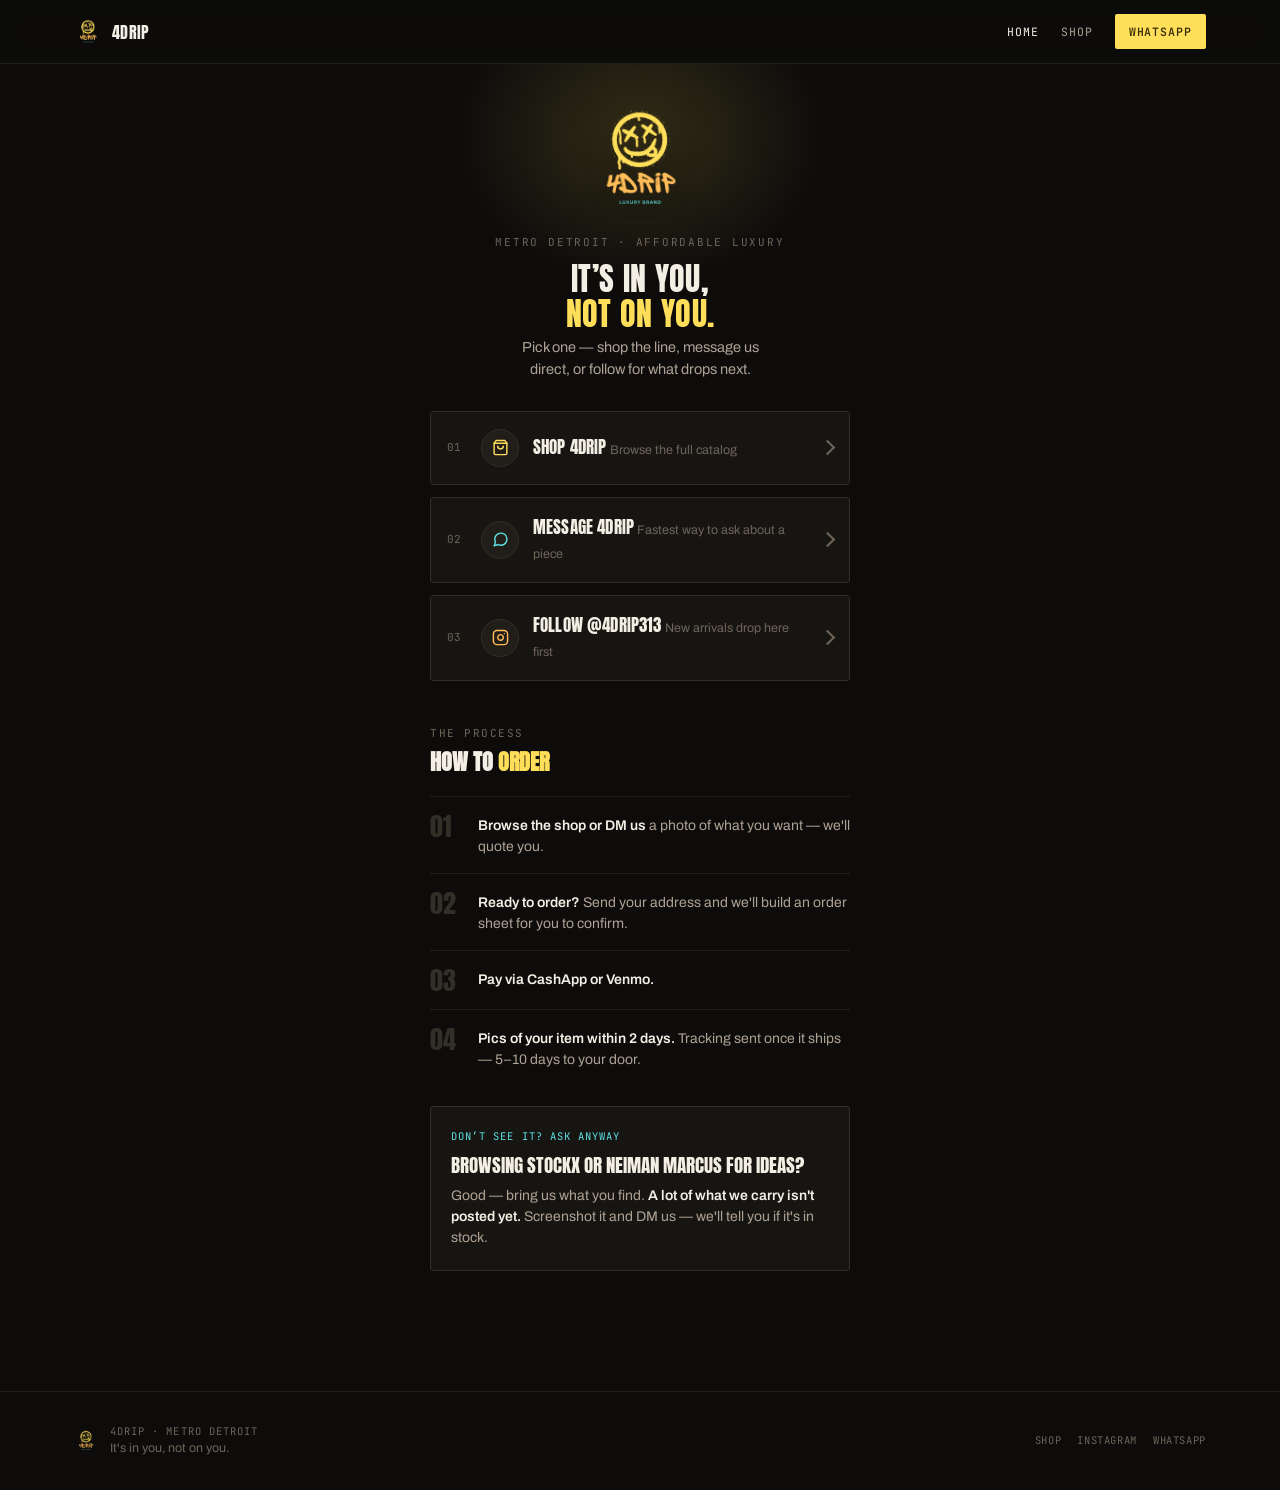
==== index.html @ a7ef8cb4 "Add files via upload" ====
<!doctype html>
<html lang="en">
<head>
<meta charset="UTF-8">
<meta name="viewport" content="width=device-width, initial-scale=1.0">
<meta name="description" content="4DRIP — Metro Detroit's affordable luxury fashion plug. Authenticated resale + our own line. Shop, message, or follow — one tap.">
<title>4DRIP — Metro Detroit's Fashion Plug</title>
<link rel="icon" href="data:,">
<link rel="preconnect" href="https://fonts.googleapis.com">
<link rel="preconnect" href="https://fonts.gstatic.com" crossorigin>
<link href="https://fonts.googleapis.com/css2?family=Anton&family=Archivo:ital,wght@0,500;0,600;0,700;0,800;1,600&family=JetBrains+Mono:wght@400;500;600&display=swap" rel="stylesheet">
<link rel="stylesheet" href="assets/styles.css">
<style>
  .stage{
    max-width:460px;
    margin:0 auto;
    padding:38px 20px 56px;
    position:relative;
    overflow:hidden;
  }
  .glow{
    position:absolute; top:-140px; left:50%; transform:translateX(-50%);
    width:520px; height:420px;
    background:radial-gradient(closest-side, rgba(255,222,89,0.16), transparent 72%);
    pointer-events:none; z-index:0;
  }

  /* ---------- HERO ---------- */
  .hero{ text-align:center; position:relative; z-index:1; }
  .hero-logo-wrap{ width:118px; height:118px; margin:0 auto 14px; position:relative; }
  .hero-logo-wrap img{
    width:100%; opacity:0; transform:translateY(10px) scale(0.92);
    filter:drop-shadow(0 18px 26px rgba(0,0,0,0.5));
    animation: dripIn 0.9s cubic-bezier(.2,.9,.25,1) 0.05s forwards;
  }
  @keyframes dripIn{
    0%{ opacity:0; transform:translateY(10px) scale(0.92); clip-path:inset(0 0 100% 0); }
    55%{ opacity:1; clip-path:inset(0 0 0% 0); }
    100%{ opacity:1; transform:translateY(0) scale(1); clip-path:inset(0 0 0% 0); }
  }
  .hero-kicker{
    font-family:"JetBrains Mono",monospace;
    font-size:11px; letter-spacing:0.16em; text-transform:uppercase;
    color:var(--text-faint);
    opacity:0; animation: upIn 0.6s ease 0.5s forwards;
  }
  .hero h1{
    font-family:"Anton",sans-serif; font-weight:400;
    text-transform:uppercase; letter-spacing:0.01em;
    font-size:clamp(26px,7vw,32px); line-height:1.1;
    margin:10px 0 6px;
    opacity:0; animation: upIn 0.6s ease 0.62s forwards;
  }
  .hero h1 span{ color:var(--yellow); }
  .hero p{
    color:var(--text-muted); font-size:14.5px; max-width:32ch; margin:0 auto;
    opacity:0; animation: upIn 0.6s ease 0.72s forwards;
  }
  @keyframes upIn{ from{opacity:0; transform:translateY(8px);} to{opacity:1; transform:translateY(0);} }

  /* ---------- ACTION CARDS ---------- */
  .actions{
    margin-top:30px; display:flex; flex-direction:column; gap:12px;
    position:relative; z-index:1;
  }
  .action{
    opacity:0; animation: upIn 0.6s ease forwards;
    border:1px solid var(--border);
    background:var(--bg-1);
    border-radius:3px;
    overflow:hidden;
    transition: border-color .18s ease, box-shadow .18s ease, transform .18s ease;
  }
  .actions .action:nth-child(1){ animation-delay:0.86s; }
  .actions .action:nth-child(2){ animation-delay:0.96s; }
  .actions .action:nth-child(3){ animation-delay:1.06s; }
  .action.open{
    border-color: color-mix(in srgb, var(--accent, var(--yellow)) 55%, var(--border));
    box-shadow: 0 0 0 1px color-mix(in srgb, var(--accent, var(--yellow)) 30%, transparent), 0 16px 30px -18px rgba(0,0,0,0.7);
  }
  .action-head{
    width:100%; display:flex; align-items:center; gap:14px;
    padding:17px 16px;
    -webkit-tap-highlight-color:transparent;
  }
  .action-head:active{ transform:scale(0.985); }
  .a-num{
    font-family:"JetBrains Mono",monospace; font-size:11px; color:var(--text-faint);
    width:20px; flex:none;
  }
  .a-icon{
    width:38px; height:38px; flex:none; border-radius:50%;
    display:flex; align-items:center; justify-content:center;
    background:var(--bg-2); border:1px solid var(--border);
    color:var(--accent, var(--yellow));
    transition: background .18s ease, color .18s ease;
  }
  .action.open .a-icon{ background:var(--accent, var(--yellow)); color:var(--yellow-ink); }
  .a-icon svg{ width:17px; height:17px; }
  .a-body{ flex:1; min-width:0; }
  .a-title{
    font-family:"Anton",sans-serif; font-size:16.5px; text-transform:uppercase; letter-spacing:0.01em;
  }
  .a-sub{ font-size:12.5px; color:var(--text-faint); margin-top:2px; }
  .a-chev{
    flex:none; width:11px; height:11px; border-right:2px solid var(--text-faint); border-bottom:2px solid var(--text-faint);
    transform:rotate(-45deg); transition:transform .22s ease;
  }
  .action.open .a-chev{ transform:rotate(45deg); border-color:var(--accent, var(--yellow)); }

  .a-panel{
    display:grid; grid-template-rows:0fr; transition:grid-template-rows .28s ease;
  }
  .action.open .a-panel{ grid-template-rows:1fr; }
  .a-panel-inner{ overflow:hidden; }
  .a-links{ padding:0 16px 16px; display:flex; flex-direction:column; gap:8px; border-top:1px solid var(--border-soft); margin-top:2px; padding-top:14px; }
  .a-btn{
    display:flex; align-items:center; justify-content:center; gap:8px;
    font-family:"JetBrains Mono",monospace; font-size:12px; letter-spacing:0.05em; text-transform:uppercase;
    padding:13px 14px; border-radius:2px;
    transition: transform .12s ease, filter .12s ease;
  }
  .a-btn:active{ transform:scale(0.97); }
  .a-btn.primary{ background:var(--accent, var(--yellow)); color:var(--yellow-ink); font-weight:600; }
  .a-btn.primary:active{ filter:brightness(0.94); }
  .a-btn.secondary{ background:transparent; border:1px solid var(--border); color:var(--text-muted); }

  /* ---------- ORDER STEPS ---------- */
  .section{ margin-top:44px; position:relative; z-index:1; }
  .section-kicker{
    font-family:"JetBrains Mono",monospace; font-size:11px; letter-spacing:0.14em; text-transform:uppercase;
    color:var(--text-faint); margin-bottom:4px;
  }
  .section-title{
    font-family:"Anton",sans-serif; font-size:22px; text-transform:uppercase; margin:0 0 18px;
  }
  .section-title em{ font-style:normal; color:var(--yellow); }
  .steps{ display:flex; flex-direction:column; }
  .step{ display:flex; gap:14px; padding:16px 0; border-top:1px solid var(--border-soft); }
  .step:last-child{ padding-bottom:0; }
  .step-num{
    font-family:"Anton",sans-serif; font-size:26px; color:var(--border); flex:none; width:34px; line-height:1;
  }
  .step-text{ font-size:14px; color:var(--text-muted); padding-top:2px; }
  .step-text b{ color:var(--text); font-weight:600; }

  /* ---------- ASK CARD ---------- */
  .ask-card{
    margin-top:36px; position:relative; z-index:1;
    background:var(--bg-1); border:1px solid var(--border); border-radius:3px; padding:22px 20px;
  }
  .ask-eyebrow{ font-family:"JetBrains Mono",monospace; font-size:10.5px; letter-spacing:0.1em; text-transform:uppercase; color:var(--teal); margin-bottom:10px; }
  .ask-title{ font-family:"Anton",sans-serif; font-size:19px; text-transform:uppercase; margin-bottom:8px; line-height:1.15; }
  .ask-body{ font-size:14px; color:var(--text-muted); }
  .ask-body b{ color:var(--text); font-weight:600; }
</style>
</head>
<body>

<nav class="site-nav">
  <div class="wrap">
    <a class="nav-brand" href="index.html"><img src="assets/logo.png" alt=""><span>4DRIP</span></a>
    <div class="nav-links">
      <a href="index.html" class="active">Home</a>
      <a href="shop.html">Shop</a>
      <a class="cta" href="https://wa.me/15865535504?text=Hi%2C%20I%27m%20interested%20in..." target="_blank" rel="noopener">WhatsApp</a>
    </div>
  </div>
</nav>

<div class="stage">
  <div class="glow"></div>

  <div class="hero">
    <div class="hero-logo-wrap"><img src="assets/logo.png" alt="4DRIP logo"></div>
    <div class="hero-kicker">Metro Detroit &middot; Affordable Luxury</div>
    <h1>It&rsquo;s in you,<br><span>not on you.</span></h1>
    <p>Pick one &mdash; shop the line, message us direct, or follow for what drops next.</p>
  </div>

  <div class="actions">
    <div class="action" id="act-shop" style="--accent:var(--yellow);">
      <button class="action-head" onclick="toggleAction('act-shop')">
        <span class="a-num">01</span>
        <span class="a-icon"><svg viewBox="0 0 24 24" fill="none" stroke="currentColor" stroke-width="2" stroke-linecap="round" stroke-linejoin="round"><path d="M6 2 3 6v14a2 2 0 0 0 2 2h14a2 2 0 0 0 2-2V6l-3-4Z"/><path d="M3 6h18"/><path d="M16 10a4 4 0 0 1-8 0"/></svg></span>
        <span class="a-body">
          <span class="a-title">Shop 4drip</span>
          <span class="a-sub">Browse the full catalog</span>
        </span>
        <span class="a-chev"></span>
      </button>
      <div class="a-panel"><div class="a-panel-inner"><div class="a-links">
        <a class="a-btn primary" href="shop.html">Open the shop</a>
        <a class="a-btn secondary" href="#act-message" onclick="toggleAction('act-message'); return false;">Ask about a piece instead</a>
      </div></div></div>
    </div>

    <div class="action" id="act-message" style="--accent:var(--teal);">
      <button class="action-head" onclick="toggleAction('act-message')">
        <span class="a-num">02</span>
        <span class="a-icon"><svg viewBox="0 0 24 24" fill="none" stroke="currentColor" stroke-width="2" stroke-linecap="round" stroke-linejoin="round"><path d="M21 11.5a8.38 8.38 0 0 1-.9 3.8 8.5 8.5 0 0 1-7.6 4.7 8.38 8.38 0 0 1-3.8-.9L3 21l1.9-5.7a8.38 8.38 0 0 1-.9-3.8 8.5 8.5 0 0 1 4.7-7.6 8.38 8.38 0 0 1 3.8-.9h.5a8.48 8.48 0 0 1 8 8v.5Z"/></svg></span>
        <span class="a-body">
          <span class="a-title">Message 4drip</span>
          <span class="a-sub">Fastest way to ask about a piece</span>
        </span>
        <span class="a-chev"></span>
      </button>
      <div class="a-panel"><div class="a-panel-inner"><div class="a-links">
        <a class="a-btn primary" href="https://wa.me/15865535504?text=Hi%2C%20I%27m%20interested%20in..." target="_blank" rel="noopener">Open WhatsApp</a>
        <a class="a-btn secondary" href="https://www.instagram.com/4drip313/" target="_blank" rel="noopener">Not on WhatsApp? DM on Instagram</a>
      </div></div></div>
    </div>

    <div class="action" id="act-follow" style="--accent:var(--orange);">
      <button class="action-head" onclick="toggleAction('act-follow')">
        <span class="a-num">03</span>
        <span class="a-icon"><svg viewBox="0 0 24 24" fill="none" stroke="currentColor" stroke-width="2" stroke-linecap="round" stroke-linejoin="round"><rect x="2" y="2" width="20" height="20" rx="5"/><path d="M16 11.37A4 4 0 1 1 12.63 8 4 4 0 0 1 16 11.37Z"/><path d="M17.5 6.5h.01"/></svg></span>
        <span class="a-body">
          <span class="a-title">Follow @4drip313</span>
          <span class="a-sub">New arrivals drop here first</span>
        </span>
        <span class="a-chev"></span>
      </button>
      <div class="a-panel"><div class="a-panel-inner"><div class="a-links">
        <a class="a-btn primary" href="https://www.instagram.com/4drip313/" target="_blank" rel="noopener">Open Instagram</a>
        <a class="a-btn secondary" href="#act-message" onclick="toggleAction('act-message'); return false;">Prefer to talk first? DM us</a>
      </div></div></div>
    </div>
  </div>

  <div class="section">
    <div class="section-kicker">The process</div>
    <h2 class="section-title">How to <em>order</em></h2>
    <div class="steps">
      <div class="step"><span class="step-num">01</span><span class="step-text"><b>Browse the shop or DM us</b> a photo of what you want &mdash; we'll quote you.</span></div>
      <div class="step"><span class="step-num">02</span><span class="step-text"><b>Ready to order?</b> Send your address and we'll build an order sheet for you to confirm.</span></div>
      <div class="step"><span class="step-num">03</span><span class="step-text"><b>Pay via CashApp or Venmo.</b></span></div>
      <div class="step"><span class="step-num">04</span><span class="step-text"><b>Pics of your item within 2 days.</b> Tracking sent once it ships &mdash; 5&ndash;10 days to your door.</span></div>
    </div>
  </div>

  <div class="ask-card">
    <div class="ask-eyebrow">Don&rsquo;t see it? Ask anyway</div>
    <div class="ask-title">Browsing StockX or Neiman Marcus for ideas?</div>
    <div class="ask-body">Good &mdash; bring us what you find. <b>A lot of what we carry isn't posted yet.</b> Screenshot it and DM us &mdash; we'll tell you if it's in stock.</div>
  </div>
</div>

<footer class="site-foot">
  <div class="wrap">
    <div style="display:flex; align-items:center; gap:12px;">
      <img src="assets/logo.png" alt="">
      <div>
        <div class="foot-line">4DRIP &middot; Metro Detroit</div>
        <div class="foot-tag">It's in you, not on you.</div>
      </div>
    </div>
    <div class="foot-links">
      <a href="shop.html">Shop</a>
      <a href="https://www.instagram.com/4drip313/" target="_blank" rel="noopener">Instagram</a>
      <a href="https://wa.me/15865535504" target="_blank" rel="noopener">WhatsApp</a>
    </div>
  </div>
</footer>

<script>
  function toggleAction(id){
    var target = document.getElementById(id);
    var wasOpen = target.classList.contains('open');
    document.querySelectorAll('.action.open').forEach(function(el){ el.classList.remove('open'); });
    if(!wasOpen){
      target.classList.add('open');
      if (window.matchMedia && !window.matchMedia('(prefers-reduced-motion: reduce)').matches) {
        target.animate(
          [{ transform:'scale(1)' }, { transform:'scale(1.012)' }, { transform:'scale(1)' }],
          { duration: 260, easing: 'ease-out' }
        );
      }
      setTimeout(function(){
        target.scrollIntoView({ behavior: 'smooth', block: 'nearest' });
      }, 80);
    }
  }
</script>
</body>
</html>
---- assets/styles.css ----
/* 4DRIP shared design tokens — pulled verbatim from the 4DRIP Design Guide */
:root{
  --bg:#0D0C0B;
  --bg-1:#171512;
  --bg-2:#211D18;
  --border:#332E27;
  --border-soft:#231F1A;
  --text:#F4EFE4;
  --text-muted:#AEA294;
  --text-faint:#6E6459;
  --yellow:#FFDE59;
  --orange:#FFBD59;
  --teal:#5CE1E6;
  --yellow-ink:#3A3005;
  --green:#3FB95F;
}

*{box-sizing:border-box;}
html{-webkit-text-size-adjust:100%;}
body{
  margin:0;
  background:var(--bg);
  color:var(--text);
  font-family:"Archivo","Helvetica Neue",Arial,sans-serif;
  font-size:16px;
  line-height:1.5;
  -webkit-font-smoothing:antialiased;
  min-height:100vh;
}
@media (prefers-reduced-motion: reduce){
  *{animation-duration:0.001ms !important; animation-iteration-count:1 !important; transition-duration:0.001ms !important;}
}
a{color:inherit; text-decoration:none;}
img{max-width:100%; display:block;}
button, input, select, textarea{font:inherit; color:inherit;}
button{background:none; border:none; padding:0; margin:0; cursor:pointer; text-align:left;}
::selection{ background:var(--yellow); color:var(--yellow-ink); }

.mono{ font-family:"JetBrains Mono",monospace; }
.wrap{ max-width:1180px; margin:0 auto; padding:0 24px; }

/* ---------- NAV ---------- */
.site-nav{
  position:sticky; top:0; z-index:40;
  background:rgba(13,12,11,0.92); backdrop-filter:blur(10px);
  border-bottom:1px solid var(--border-soft);
}
.site-nav .wrap{ display:flex; align-items:center; justify-content:space-between; gap:18px; padding-top:14px; padding-bottom:14px; }
.nav-brand{ display:flex; align-items:center; gap:10px; }
.nav-brand img{ width:28px; height:28px; }
.nav-brand span{ font-family:"Anton",sans-serif; font-size:16px; letter-spacing:0.02em; }
.nav-links{ display:flex; align-items:center; gap:22px; }
.nav-links a{
  font-family:"JetBrains Mono",monospace; font-size:11.5px; letter-spacing:0.08em; text-transform:uppercase;
  color:var(--text-muted); transition:color .15s ease;
}
.nav-links a:hover, .nav-links a.active{ color:var(--text); }
.nav-links a.cta{
  color:var(--yellow-ink); background:var(--yellow); padding:9px 14px; border-radius:2px; font-weight:600;
}
.nav-loc{ display:flex; align-items:center; gap:8px; font-family:"JetBrains Mono",monospace; font-size:11px; letter-spacing:0.06em; text-transform:uppercase; color:var(--text-faint); }
.nav-loc .dot{ width:6px; height:6px; border-radius:50%; background:var(--green); box-shadow:0 0 0 3px rgba(63,185,95,0.18); }

/* ---------- FOOTER ---------- */
.site-foot{ margin-top:64px; border-top:1px solid var(--border-soft); }
.site-foot .wrap{ padding-top:32px; padding-bottom:32px; display:flex; align-items:center; justify-content:space-between; gap:16px; flex-wrap:wrap; }
.site-foot img{ width:24px; opacity:0.85; }
.foot-line{ font-family:"JetBrains Mono",monospace; font-size:10.5px; letter-spacing:0.1em; text-transform:uppercase; color:var(--text-faint); }
.foot-tag{ font-size:12.5px; color:var(--text-faint); }
.foot-links{ display:flex; gap:16px; }
.foot-links a{ font-family:"JetBrains Mono",monospace; font-size:10.5px; letter-spacing:0.06em; text-transform:uppercase; color:var(--text-faint); }
.foot-links a:hover{ color:var(--text-muted); }

/* ---------- WHATSAPP FLOATING BUTTON ---------- */
.wa-float{
  position:fixed; right:18px; bottom:18px; z-index:50;
  display:flex; align-items:center; gap:9px;
  background:var(--yellow); color:var(--yellow-ink);
  padding:13px 18px 13px 15px; border-radius:100px;
  font-family:"JetBrains Mono",monospace; font-size:12px; letter-spacing:0.04em; text-transform:uppercase; font-weight:600;
  box-shadow:0 14px 30px -10px rgba(0,0,0,0.6);
  transition:transform .15s ease;
}
.wa-float:hover{ transform:translateY(-2px); }
.wa-float svg{ width:17px; height:17px; }

@media (max-width:720px){
  .nav-links{ gap:14px; }
  .nav-links a:not(.cta){ display:none; }
  .nav-loc{ display:none; }
}
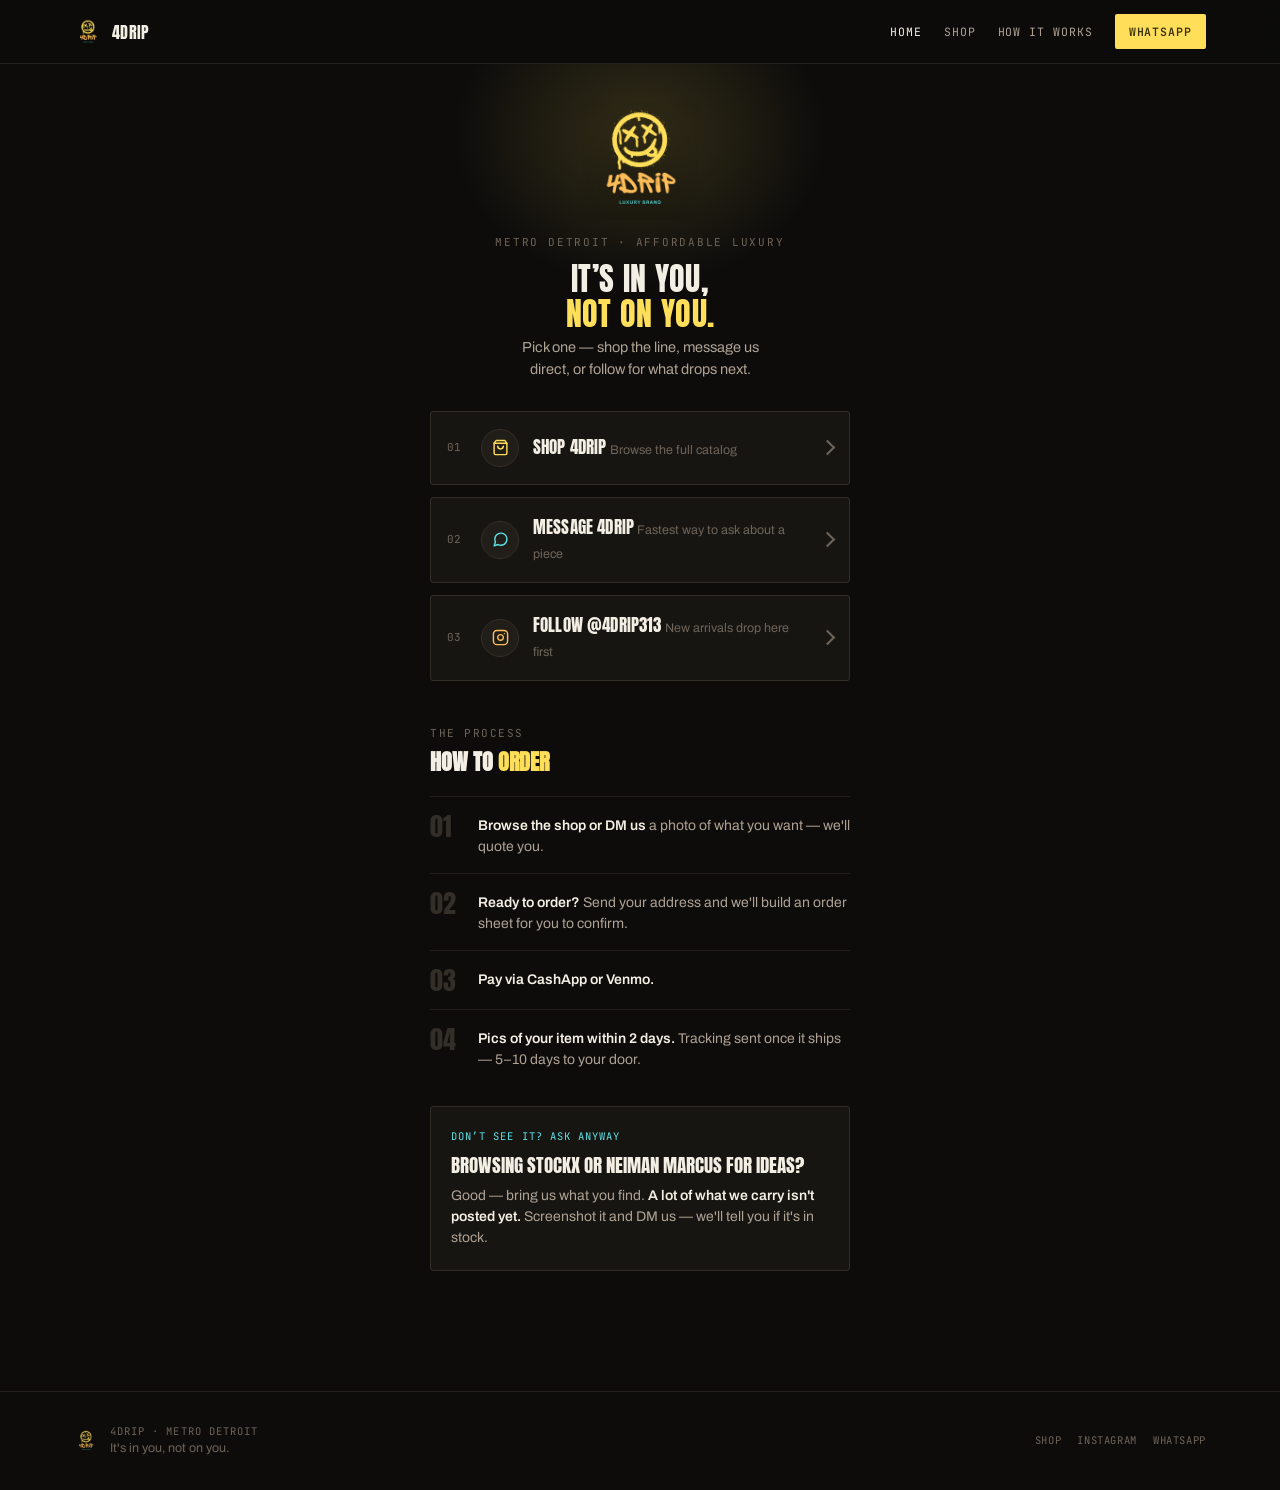
==== commit a1a421e1: "Add files via upload" ====
--- a/index.html
+++ b/index.html
@@ -163,6 +163,7 @@
     <div class="nav-links">
       <a href="index.html" class="active">Home</a>
       <a href="shop.html">Shop</a>
+      <a href="how-it-works.html">How it works</a>
       <a class="cta" href="https://wa.me/15865535504?text=Hi%2C%20I%27m%20interested%20in..." target="_blank" rel="noopener">WhatsApp</a>
     </div>
   </div>
